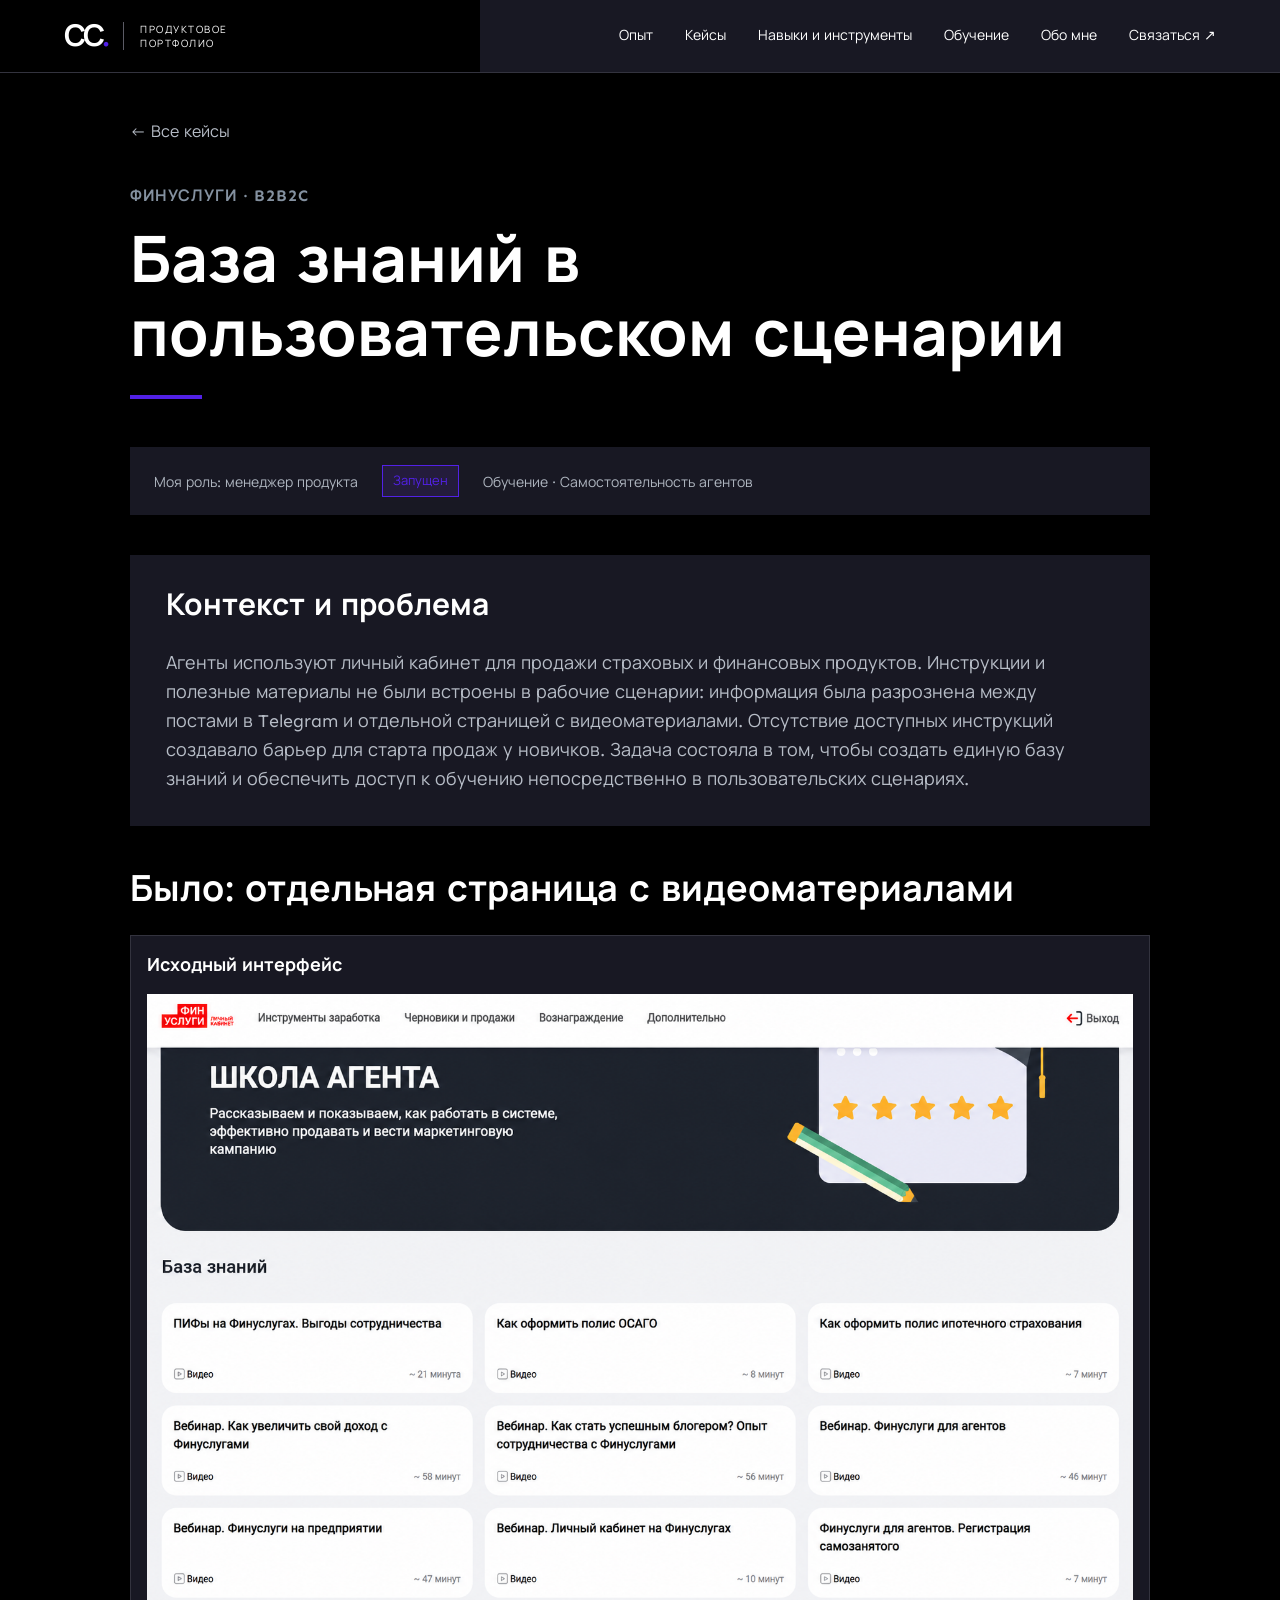
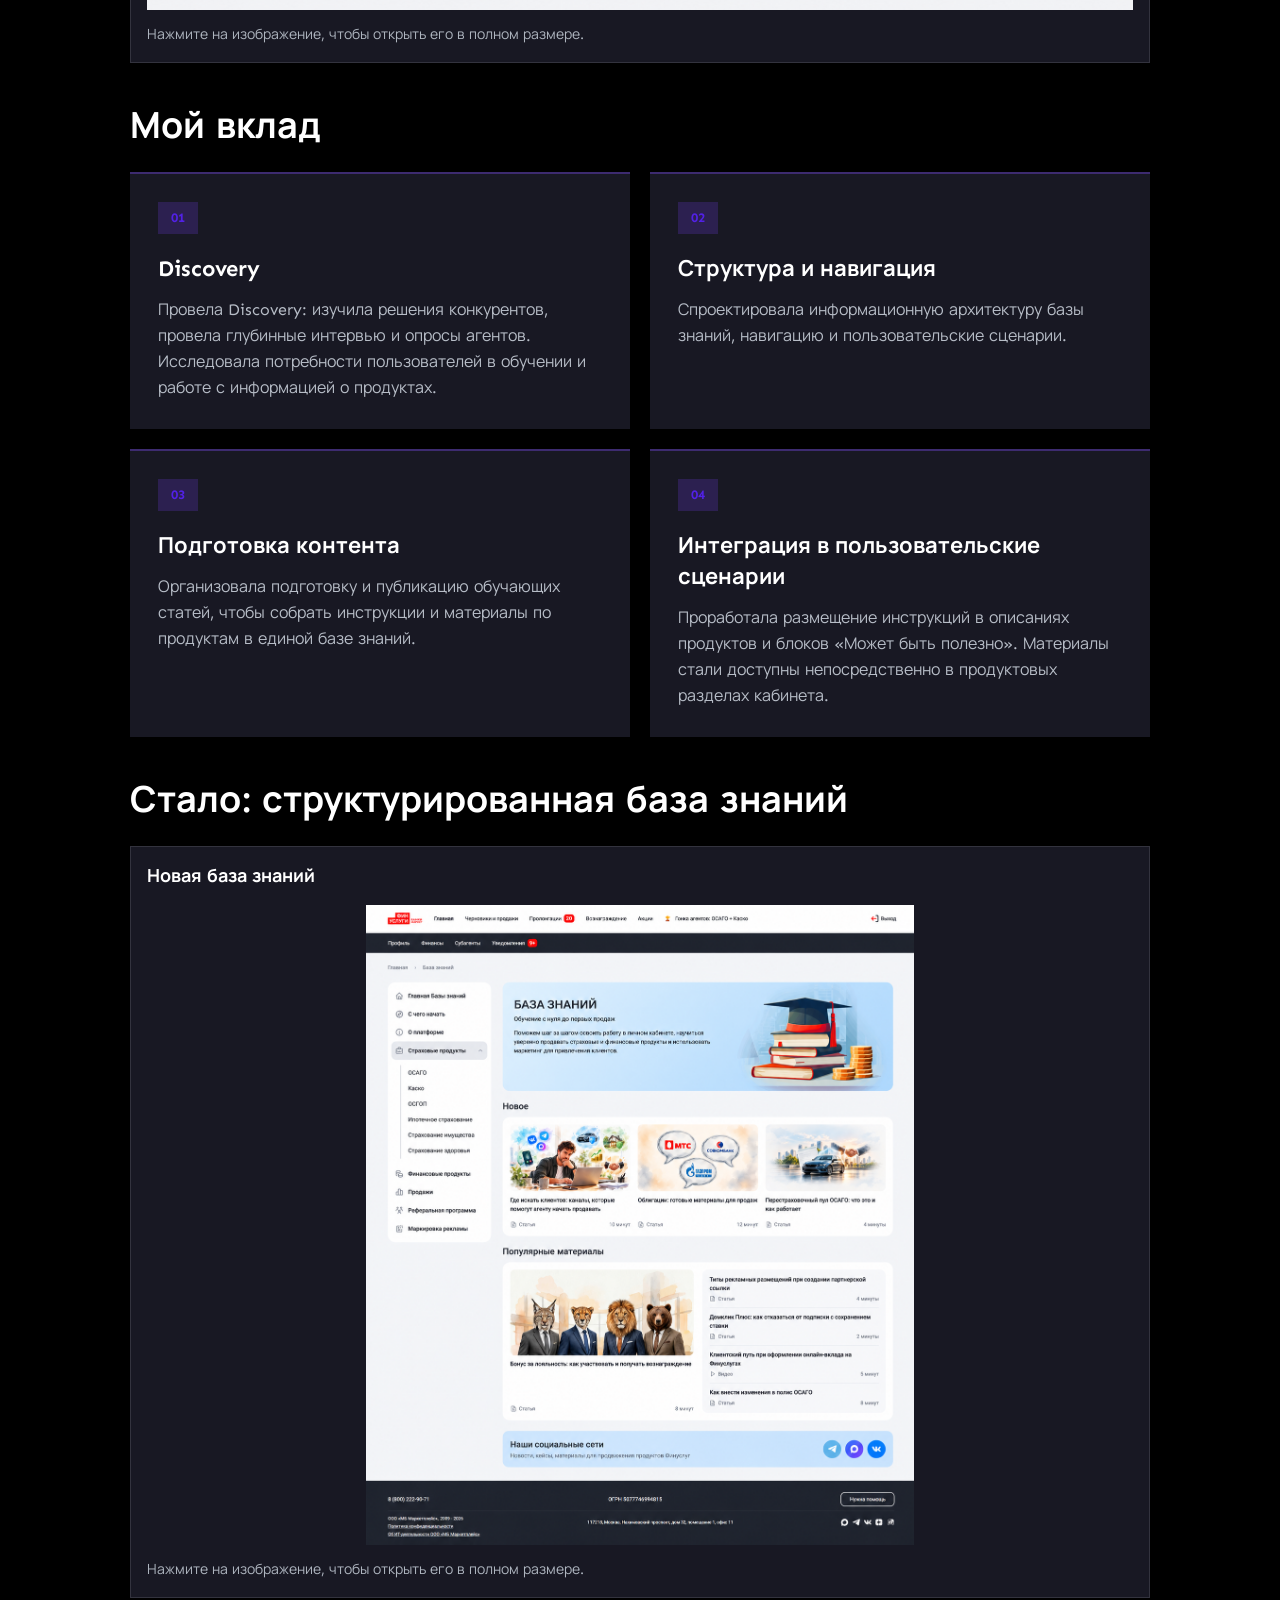
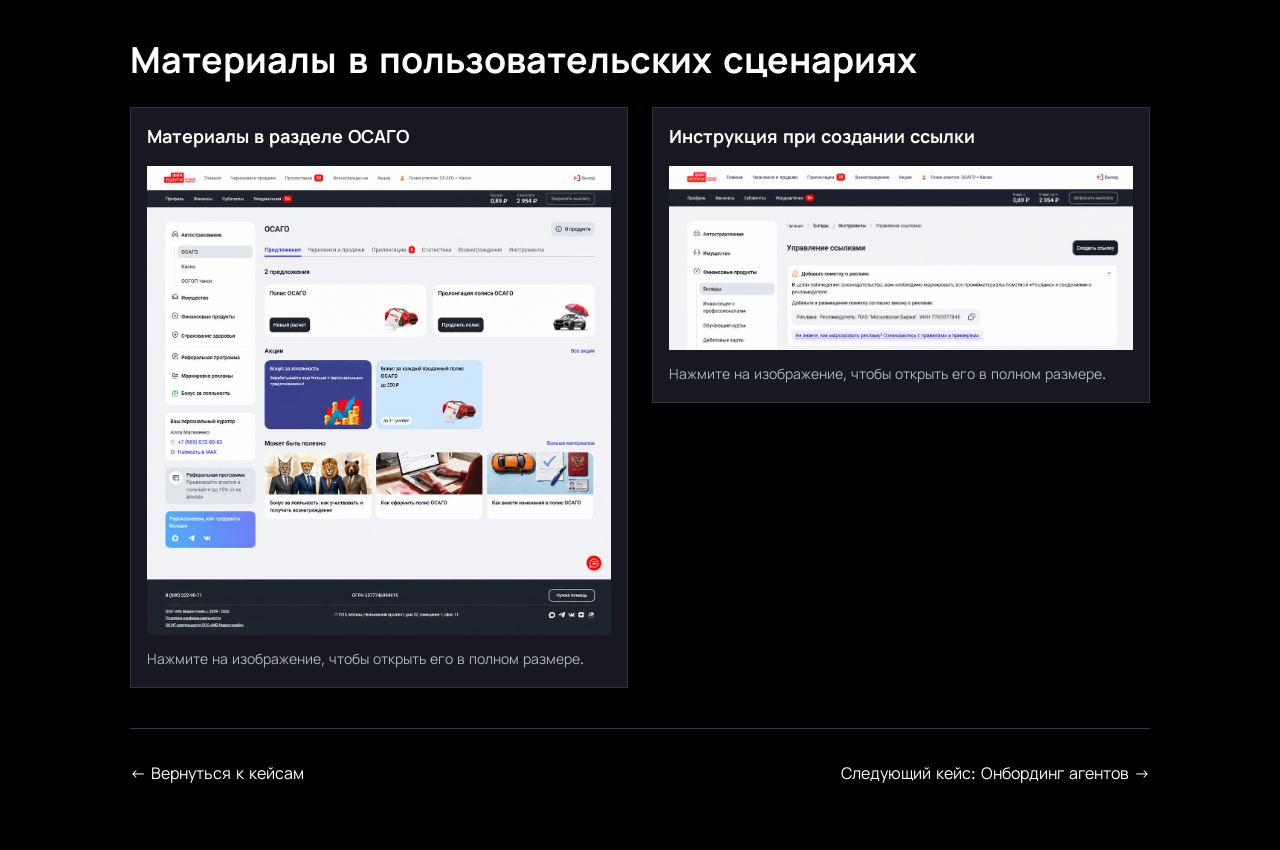
==== cases/knowledge/index.html @ 29fdaceb "Add files via upload" ====
<!doctype html><html lang="ru"><head><meta charset="utf-8"><meta name="viewport" content="width=device-width, initial-scale=1"><meta name="theme-color" content="#181823"><title>База знаний в пользовательском сценарии — Светлана Смирнова</title><meta name="description" content="Развитие базы знаний агентов Финуслуг и интеграция обучающих материалов в интерфейс личного кабинета."><style>
@font-face{font-family:Sen;src:url('../../assets/sen-regular.ttf') format('truetype');font-weight:400;font-display:swap}@font-face{font-family:Sen;src:url('../../assets/sen-bold.ttf') format('truetype');font-weight:700;font-display:swap}@font-face{font-family:Manrope;src:url('../../assets/manrope-regular.ttf') format('truetype');font-weight:400;font-display:swap}@font-face{font-family:Manrope;src:url('../../assets/manrope-bold.ttf') format('truetype');font-weight:700;font-display:swap}
:root{color-scheme:dark;--bg:#000;--panel:#181823;--white:#fff;--accent:#5221e6}*{box-sizing:border-box}body{margin:0;background:var(--bg);color:var(--white);font-family:Sen,Manrope,sans-serif;-webkit-font-smoothing:antialiased}a{color:inherit;text-decoration:none}a:focus-visible{outline:2px solid white;outline-offset:5px}.page{width:100%;max-width:1440px;min-height:1000px;margin:auto;position:relative;isolation:isolate}.page:before{content:"";position:absolute;inset:0 0 0 37.5%;background:var(--panel);z-index:-1}header{height:86px;padding:0 5%;display:flex;justify-content:space-between;align-items:flex-start}.brand{display:flex;align-items:center;gap:16px;margin-top:26px;min-height:36px}.monogram{font-size:30px;line-height:36px;font-weight:700;letter-spacing:-3px}.dot{color:var(--accent)}.brand-label{border-left:1px solid #5b5b65;padding-left:16px;font-size:10px;letter-spacing:1.5px;text-transform:uppercase;max-width:160px}.contact-top{font-size:16px;line-height:24px}.contact-top .line{display:none}.contact-top a{display:block;padding:32px 24px;background:transparent}.contact-top a:hover{text-decoration:underline;text-underline-offset:5px}.hero{position:relative;min-height:914px;padding-top:80px}.portrait{margin:0 0 0 24px;width:calc(52.083333% - 24px);aspect-ratio:1;padding:0;border:0;background:none;overflow:hidden}.portrait img{display:block;width:100%;height:100%;object-fit:contain}.intro{position:absolute;left:45.972222%;right:2.777778%;top:221px;z-index:1}h1,.role{font-size:78px;line-height:1.205128;letter-spacing:0;font-weight:700;margin:0}h1 span{display:inline}.role span{color:#929299;opacity:1}.focus{font-size:18px;line-height:27px;margin:32px 0 0;padding-left:0}.button{display:inline-flex;align-items:center;gap:24px;padding:24px 32px;margin:32px 0 0 0;font-size:18px;line-height:27px;font-weight:700;background:var(--accent)}.button:hover{background:#6536f0}.arrow{font-size:24px;line-height:27px}
@media(min-width:1025px) and (max-width:1439px){h1,.role{font-size:clamp(56px,5.416667vw,78px)}.intro{top:15.347222vw}.hero{padding-top:5.555556vw;min-height:calc(100vw * .634722)}.page{min-height:calc(100vw * .694444)}.focus{padding-left:0}.button{margin-left:0}}
@media(min-width:601px) and (max-width:1024px){.page{min-height:900px}.page:before{inset:0;background:#181823}header{padding:0 40px}.hero{padding-top:80px;min-height:814px}.portrait{width:calc(50% - 20px);margin-left:20px;aspect-ratio:1}.intro{left:41.666667%;right:40px;top:167px}h1,.role{font-size:56px;line-height:1.2}.focus{padding-left:0;margin-top:32px}.button{margin-left:0;font-size:16px;padding:20px 24px}.brand-label{font-size:9px;max-width:140px}}
@media(min-width:601px) and (max-width:767px){h1,.role{font-size:clamp(40px,7.291667vw,56px)}.intro{right:24px}.focus{font-size:16px;line-height:24px}.brand-label{display:none}}
@media(max-width:600px){.page{min-height:100svh}.page:before{inset:0;background:var(--panel)}header{height:72px;padding:0 20px}.brand{margin-top:18px;gap:12px}.monogram{font-size:28px}.brand-label{font-size:8px;letter-spacing:1px;max-width:120px;padding-left:12px}.contact-top{font-size:12px}.contact-top a{padding:24px 0;line-height:24px}.hero{min-height:0;padding-top:0;padding-bottom:48px}.portrait{width:calc(100% - 20px);margin-left:20px;aspect-ratio:1}.intro{position:relative;left:auto;right:auto;top:auto;padding:48px 20px 0}h1,.role{font-size:32px;line-height:1.21875}.focus{padding-left:0;font-size:18px;line-height:27px;margin-top:16px}.button{margin:32px 0 0;padding:20px 24px;font-size:16px}}

.experience{max-width:1440px;margin:0 auto;padding:120px 72px;background:#000}.section-label{margin:0 0 8px;color:#8491a0;font-size:16px;line-height:24px;font-weight:700;text-transform:uppercase;letter-spacing:1px}.experience h2{margin:0;max-width:900px;font-size:55px;line-height:1.2;font-weight:700;letter-spacing:0}.experience-grid{display:grid;grid-template-columns:repeat(2,minmax(0,1fr));gap:64px;margin-top:40px}.experience-card{min-width:0}.experience-number{display:block;color:#8491a0;font-size:117px;line-height:141px;font-weight:400}.experience-card h3{margin:0 0 22px;font-size:24px;line-height:36px;font-weight:700;max-width:560px}.experience-card p{max-width:560px;margin:0;color:#8491a0;font-size:16px;line-height:24px}@media(max-width:1024px){.experience{padding:80px 40px}.experience-grid{gap:32px}.experience h2{font-size:48px}.experience-card h3{font-size:22px;line-height:32px}}@media(max-width:600px){.experience{padding:64px 20px}.experience h2{font-size:32px;line-height:1.25}.section-label{font-size:14px;line-height:21px}.experience-grid{grid-template-columns:1fr;gap:40px;margin-top:32px}.experience-number{font-size:88px;line-height:106px}.experience-card h3{font-size:24px;line-height:34px;margin-bottom:16px}.experience-card p{font-size:16px;line-height:24px}}

.hero::after{content:"";position:absolute;left:0;right:0;bottom:0;height:4px;background:repeating-linear-gradient(to right,#8491a0 0 18px,transparent 18px 30px);pointer-events:none}

#experience-heading{color:#e43b45}

.cases{max-width:1440px;margin:auto;padding:120px 72px;background:#000}.cases-grid{display:grid;grid-template-columns:repeat(2,minmax(0,1fr));gap:48px 24px;align-items:start}.cases-intro{padding:0 40px 60px 0}.cases h2{font-size:55px;line-height:1.2;margin:8px 0 24px}.cases-intro>p:last-child{color:#8491a0;font-size:18px;line-height:27px;max-width:480px}.case-card{background:#181823}.case-visual{display:block;background:#e9ebf0;padding:24px;aspect-ratio:1.2;overflow:hidden}.case-visual img{display:block;width:100%;height:100%;object-fit:contain;transition:transform .2s}.case-visual:hover img{transform:scale(1.02)}.case-body{padding:32px}.case-tag{margin:0 0 12px;color:#a8a8b4;font-size:13px;line-height:20px}.case-body h3{font-size:28px;line-height:1.3;margin:0 0 28px}.case-summary{margin:0}.case-summary dt{font-weight:700;font-size:14px;line-height:21px;color:#fff;margin-top:20px}.case-summary dd{margin:6px 0 0;color:#b7bdc7;font-size:16px;line-height:25px}.case-link{display:inline-flex;align-items:center;gap:24px;margin-top:28px;padding:15px 20px;background:#5221e6;font-size:16px;font-weight:700;line-height:24px}.case-link:hover{background:#6536f0}.case-detail{max-width:1440px;margin:auto;background:#000;min-height:100svh}.case-content{max-width:1100px;margin:auto;padding:70px 40px 96px}.back-link{display:inline-block;color:#b7bdc7;font-size:16px;line-height:24px;margin-bottom:40px}.back-link:hover{text-decoration:underline}.case-content h1{font-size:64px;line-height:1.15;max-width:980px;margin:16px 0 32px}.case-lead{max-width:820px;color:#b7bdc7;font-size:20px;line-height:32px}.case-meta{display:flex;gap:24px;flex-wrap:wrap;padding:24px 0 40px;border-bottom:1px solid #33333e;font-size:14px;color:#aeb5bf}.detail-section{margin-top:64px}.detail-section h2{font-size:36px;line-height:1.25;margin:0 0 24px}.detail-section h3{font-size:22px;line-height:1.4;margin:32px 0 12px}.detail-section p{font-size:18px;line-height:29px;color:#b7bdc7;max-width:900px}.detail-section figure{margin:32px 0;background:#181823;padding:24px}.detail-section figure a{display:block}.detail-section img{width:100%;height:auto;display:block}.detail-section figcaption{color:#aeb5bf;font-size:14px;line-height:22px;margin-top:16px}.case-foot{margin-top:64px;padding-top:32px;border-top:1px solid #33333e;display:flex;justify-content:space-between;gap:24px;flex-wrap:wrap}.case-foot a{font-size:16px;line-height:25px}.case-foot a:hover{text-decoration:underline}.status{display:inline-block;border:1px solid #5b5b65;padding:5px 10px;color:#b7bdc7;font-size:13px;line-height:20px}@media(max-width:1024px){.cases{padding:80px 40px}.cases h2{font-size:48px}.cases-intro{padding-right:0}.case-body{padding:24px}.case-body h3{font-size:24px}.case-visual{padding:16px;aspect-ratio:1}.case-content h1{font-size:48px}}@media(max-width:600px){.cases{padding:64px 20px}.cases-grid{grid-template-columns:1fr;gap:32px}.cases-intro{padding:0}.cases h2{font-size:32px;margin:8px 0 20px}.case-body{padding:24px 20px}.case-visual{aspect-ratio:1.2}.case-content{padding:40px 20px 64px}.case-content h1{font-size:32px}.case-lead{font-size:18px;line-height:28px}.detail-section{margin-top:48px}.detail-section h2{font-size:28px}.detail-section figure{padding:12px}.case-meta{gap:12px}.case-foot{flex-direction:column}}@media(prefers-reduced-motion:reduce){.case-visual img{transition:none}}

/* Compact section rhythm and a hero that sizes to its actual content. */
.page{min-height:0}.page header{height:72px}.page .brand{margin-top:18px}.page .contact-top a{padding-top:24px;padding-bottom:24px}
.experience,.cases{padding-top:64px;padding-bottom:64px}.experience-grid{margin-top:24px;gap:40px}.experience-number{font-size:88px;line-height:106px}.cases-grid{row-gap:32px}.cases-intro{padding-bottom:24px}.case-content{padding-top:48px;padding-bottom:64px}.detail-section{margin-top:40px}.case-foot{margin-top:40px}
@media(min-width:601px){.hero{display:grid;grid-template-columns:min(52%,calc(100svh - 136px)) minmax(0,1fr);align-items:center;min-height:0;padding:32px 0 40px}.portrait{width:calc(100% - 24px);margin:0 0 0 24px;aspect-ratio:1}.intro{position:relative;left:auto;right:auto;top:auto;margin-left:-64px;padding:0 40px 0 0;min-width:0}h1,.role{font-size:clamp(32px,min(4.3vw,8svh),64px);line-height:1.15}.focus{font-size:18px;line-height:27px;margin-top:20px;padding-left:0}.button{font-size:16px;line-height:24px;padding:16px 24px;margin:24px 0 0;gap:20px}}
@media(min-width:601px) and (max-width:1024px){.hero{padding-top:24px;padding-bottom:32px}.intro{margin-left:-40px;padding-right:24px}.focus{font-size:16px;line-height:24px}.button{padding:14px 20px}.portrait{margin-left:20px;width:calc(100% - 20px)}}
@media(max-width:600px){.experience,.cases{padding-top:40px;padding-bottom:40px}.experience-grid{gap:28px;margin-top:20px}.experience-number{font-size:72px;line-height:88px}.hero{padding-bottom:32px}.intro{padding-top:28px}.button{margin-top:24px}.cases-grid{gap:28px}.cases-intro{padding-bottom:0}.case-content{padding-top:32px;padding-bottom:48px}}

html{scroll-behavior:smooth}#experience,#cases,#skills{scroll-margin-top:24px}.site-header,.page .site-header{display:flex;align-items:flex-start;justify-content:space-between;gap:24px;min-height:72px;height:auto}.site-header .contact-top{display:flex;align-items:center;justify-content:flex-end;gap:0;flex-wrap:nowrap}.site-header .contact-top a,.page .site-header .contact-top a{padding:24px 16px;white-space:nowrap;font-size:14px;line-height:24px}.site-header .contact-top a:last-child{padding-right:0}.marquee-group{min-width:0;justify-content:flex-start}@media(max-width:900px){.site-header .brand-label{display:none}.site-header .contact-top a,.page .site-header .contact-top a{padding-left:12px;padding-right:12px}.site-header .contact-top a:last-child{padding-right:0}}@media(max-width:700px){.site-header,.page .site-header{display:block;padding-bottom:12px}.site-header .brand{display:inline-flex;margin-top:16px}.site-header .contact-top{justify-content:space-between;gap:8px;flex-wrap:wrap}.site-header .contact-top a,.page .site-header .contact-top a{padding:10px 0;font-size:12px;line-height:20px}.site-header .brand-label{display:inline;max-width:none}.site-header .brand{margin-bottom:6px}.site-header .contact-top a:last-child{padding-right:0}}@media(prefers-reduced-motion:reduce){html{scroll-behavior:auto}.marquee-group{min-width:0;justify-content:flex-start}}

.education-section{max-width:1440px;margin:auto;padding:64px 72px;background:#000}.education-section h2{margin:0;font-size:55px;line-height:1.2}.education-grid{display:grid;grid-template-columns:repeat(2,minmax(0,1fr));gap:20px 24px;margin-top:32px}.education-card{padding:28px 32px;background:#181823;border:1px solid #33333e;min-width:0}.education-meta{display:flex;justify-content:space-between;align-items:baseline;gap:16px;margin-bottom:20px;color:#aeb5bf;font-size:14px;line-height:22px}.education-provider{margin:0}.education-status{font-size:12px;white-space:nowrap;border:1px solid #5b5b65;padding:3px 8px;color:#b7bdc7}.education-card h3{margin:0;font-size:24px;line-height:1.4}.education-card.is-current{border-color:#6e6e80}.education-status.current{color:#fff}.education-section{scroll-margin-top:24px}@media(max-width:1024px){.education-section{padding-left:40px;padding-right:40px}.education-section h2{font-size:48px}.education-card{padding:24px}.education-card h3{font-size:22px}}@media(max-width:600px){.education-section{padding:40px 20px}.education-section h2{font-size:32px}.education-grid{grid-template-columns:1fr;gap:16px;margin-top:24px}.education-card{padding:24px 20px}.education-card h3{font-size:22px}.education-meta{font-size:13px;gap:12px;margin-bottom:16px}}

.about-section{max-width:1440px;margin:auto;padding:64px 72px;background:#181823;scroll-margin-top:24px}.about-layout{display:grid;grid-template-columns:minmax(0,1fr) minmax(0,1.45fr);gap:64px;align-items:start}.about-section h2{font-size:55px;line-height:1.2;margin:0 0 24px}.about-caption{font-size:24px;line-height:1.45;color:#b7bdc7;max-width:350px;margin:0}.about-copy p{font-size:18px;line-height:30px;color:#b7bdc7;margin:0 0 20px;max-width:760px}.about-copy p:last-child{margin-bottom:0}.about-copy strong{color:#fff;font-weight:700}@media(max-width:1100px) and (min-width:701px){.site-header .brand-label{display:none}.site-header .contact-top a,.page .site-header .contact-top a{padding-left:10px;padding-right:10px;font-size:13px}}@media(max-width:1024px){.about-section{padding-left:40px;padding-right:40px}.about-layout{gap:32px;grid-template-columns:minmax(0,1fr) minmax(0,1.4fr)}.about-section h2{font-size:48px}.about-caption{font-size:22px}.about-copy p{font-size:17px;line-height:28px}}@media(max-width:600px){.about-section{padding:40px 20px}.about-layout{grid-template-columns:1fr;gap:24px}.about-section h2{font-size:32px;margin-bottom:16px}.about-caption{font-size:20px;max-width:100%}.about-copy p{font-size:16px;line-height:27px;margin-bottom:16px}}

.site-header{position:sticky;top:0;z-index:1000;width:100%;max-width:1440px;margin:0 auto;background:linear-gradient(to right,#000 0 37.5%,#181823 37.5% 100%);box-shadow:0 1px 0 #33333e}.site-header .brand{margin-top:18px}#main,#experience,#cases,#skills,#education,#about{scroll-margin-top:calc(var(--navigation-height,72px) + 20px)}@media(max-width:1024px){.site-header{background:#181823}}@media(max-width:700px){.site-header .brand{margin-top:16px}}
/* Editorial accents follow the homepage charcoal and violet palette. */
.knowledge-detail .case-content>h1{padding-bottom:24px;margin-bottom:24px}.knowledge-detail .case-content>h1:after{content:"";display:block;width:72px;height:4px;margin-top:24px;background:#5221e6}.knowledge-detail .case-meta{border:0;background:#181823;padding:18px 24px;align-items:center;gap:16px 24px}.knowledge-detail .status{border-color:#5221e6;color:#5221e6;background:#241c3c}.case-context{background:#181823;padding:32px;border-left:4px solid transparent}.case-context p{margin:0}.case-context h2{font-size:30px}.contribution-grid{display:grid;grid-template-columns:repeat(2,minmax(0,1fr));gap:20px;margin-top:24px}.contribution-step{padding:28px;background:#181823;border-top:2px solid #3d2b70}.step-index{display:inline-flex;width:40px;height:32px;align-items:center;justify-content:center;background:#2c2050;color:#5221e6;font-size:13px;line-height:20px;font-weight:700}.contribution-step h3{margin:20px 0 12px}.contribution-step p{margin:0;font-size:16px;line-height:26px}.knowledge-detail #onboarding-results{padding-top:32px;border-top:3px solid #5221e6}.knowledge-detail .results-table-wrap{border-color:#3d3550}.knowledge-detail .results-table caption{background:#231c36;border-bottom:1px solid #3d3550}.knowledge-detail .results-table tbody tr:last-child{background:#211b32}.knowledge-detail .results-table tbody tr:last-child th{box-shadow:inset 3px 0 #5221e6}.knowledge-detail .results-table tbody tr:last-child td{color:#fff;font-weight:700}.knowledge-detail .results-highlight{padding:20px 24px;background:#181823;border-left:3px solid #5221e6;font-size:17px;line-height:28px}.knowledge-detail .results-highlight strong{color:#5221e6}.knowledge-detail .detail-section figure{border:1px solid #33333e}.knowledge-detail .case-foot{border-color:#3d3550}@media(max-width:600px){.case-context{padding:24px 20px}.case-context h2{font-size:26px}.contribution-grid{grid-template-columns:1fr;gap:16px}.contribution-step{padding:24px 20px}.knowledge-detail .case-meta{padding:16px 20px}.knowledge-detail .results-highlight{padding:18px 20px}.knowledge-detail #onboarding-results{padding-top:24px}}

.knowledge-screen{scroll-margin-top:calc(var(--navigation-height,72px) + 20px)}.knowledge-screen figure{margin:24px 0 0;padding:20px;background:#181823}.knowledge-screen img{display:block;width:100%;height:auto;max-height:640px;object-fit:contain}.knowledge-screen figcaption{font-size:14px;line-height:22px}@media(max-width:600px){.knowledge-screen figure{padding:12px}.knowledge-screen img{max-height:none}}

#knowledge-before,#knowledge-after,#knowledge-integrations{scroll-margin-top:calc(var(--navigation-height,72px) + 20px)}.knowledge-integration-grid{display:grid;grid-template-columns:repeat(2,minmax(0,1fr));gap:24px;margin-top:24px;align-items:start}.case-detail .knowledge-integration-grid>figure.case-screenshot{margin-top:0}.knowledge-integration-grid img{max-height:560px}.case-detail .knowledge-integration-grid .screenshot-title{min-height:52px}@media(max-width:760px){.knowledge-integration-grid{grid-template-columns:1fr;gap:20px}.case-detail .knowledge-integration-grid .screenshot-title{min-height:0}.knowledge-integration-grid img{max-height:none}}
</style><link rel="stylesheet" href="../../assets/case-screenshots.css">
</head><body><header class="site-header"><a class="brand" href="../../#main" aria-label="Светлана Смирнова — на главную"><span class="monogram">СС<span class="dot">.</span></span><span class="brand-label">Продуктовое портфолио</span></a><nav class="contact-top" aria-label="Навигация по разделам"><a href="../../#experience">Опыт</a><a href="../../#cases">Кейсы</a><a href="../../#skills">Навыки и инструменты</a><a href="../../#education">Обучение</a><a href="../../#about">Обо мне</a><a href="https://t.me/Sveta_akina" target="_blank" rel="noopener noreferrer">Связаться ↗</a></nav></header><div class="case-detail knowledge-detail"><main class="case-content"><a class="back-link" href="../../#cases">← Все кейсы</a><p class="section-label">Финуслуги · B2B2C</p><h1>База знаний в пользовательском сценарии</h1><div class="case-meta"><span>Моя роль: менеджер продукта</span><span class="status">Запущен</span><span>Обучение · Самостоятельность агентов</span></div><section class="detail-section case-context"><h2>Контекст и проблема</h2><p>Агенты используют личный кабинет для продажи страховых и финансовых продуктов. Инструкции и полезные материалы не были встроены в рабочие сценарии: информация была разрознена между постами в Telegram и отдельной страницей с видеоматериалами. Отсутствие доступных инструкций создавало барьер для старта продаж у новичков. Задача состояла в том, чтобы создать единую базу знаний и обеспечить доступ к обучению непосредственно в пользовательских сценариях.</p></section><section id="knowledge-before" class="detail-section knowledge-screen" aria-labelledby="knowledge-before-heading"><h2 id="knowledge-before-heading">Было: отдельная страница с видеоматериалами</h2><figure class="case-screenshot"><h3 class="screenshot-title">Исходный интерфейс</h3><a href="../../assets/cases/knowledge-before.png" target="_blank" rel="noopener" aria-label="Открыть скриншот в полном размере"><img src="../../assets/cases/knowledge-before.png" alt="Исходная «Школа агента»: отдельная страница с видеоматериалами." loading="lazy"></a><figcaption class="screenshot-caption">Нажмите на изображение, чтобы открыть его в полном размере.</figcaption></figure></section><section class="detail-section"><h2>Мой вклад</h2><div class="contribution-grid"><article class="contribution-step"><span class="step-index" aria-hidden="true">01</span><h3>Discovery</h3><p>Провела Discovery: изучила решения конкурентов, провела глубинные интервью и опросы агентов. Исследовала потребности пользователей в обучении и работе с информацией о продуктах.</p></article><article class="contribution-step"><span class="step-index" aria-hidden="true">02</span><h3>Структура и навигация</h3><p>Спроектировала информационную архитектуру базы знаний, навигацию и пользовательские сценарии.</p></article><article class="contribution-step"><span class="step-index" aria-hidden="true">03</span><h3>Подготовка контента</h3><p>Организовала подготовку и публикацию обучающих статей, чтобы собрать инструкции и материалы по продуктам в единой базе знаний.</p></article><article class="contribution-step"><span class="step-index" aria-hidden="true">04</span><h3>Интеграция в пользовательские сценарии</h3><p>Проработала размещение инструкций в описаниях продуктов и блоков «Может быть полезно». Материалы стали доступны непосредственно в продуктовых разделах кабинета.</p></article></div></section><section id="knowledge-after" class="detail-section knowledge-screen" aria-labelledby="knowledge-base-heading"><h2 id="knowledge-base-heading">Стало: структурированная база знаний</h2><figure class="case-screenshot"><h3 class="screenshot-title">Новая база знаний</h3><a href="../../assets/cases/knowledge-preview.png" target="_blank" rel="noopener" aria-label="Открыть скриншот в полном размере"><img src="../../assets/cases/knowledge-preview.png" alt="Новая база знаний: тематическая навигация, поиск обучающих материалов и подборки статей." loading="lazy"></a><figcaption class="screenshot-caption">Нажмите на изображение, чтобы открыть его в полном размере.</figcaption></figure></section><section id="knowledge-integrations" class="detail-section knowledge-screen" aria-labelledby="knowledge-integration-heading"><h2 id="knowledge-integration-heading">Материалы в пользовательских сценариях</h2><div class="knowledge-integration-grid"><figure class="case-screenshot"><h3 class="screenshot-title">Материалы в разделе ОСАГО</h3><a href="../../assets/cases/knowledge-product.png" target="_blank" rel="noopener" aria-label="Открыть скриншот в полном размере"><img src="../../assets/cases/knowledge-product.png" alt="Раздел ОСАГО: блок «Может быть полезно» с инструкциями и обучающими статьями." loading="lazy"></a><figcaption class="screenshot-caption">Нажмите на изображение, чтобы открыть его в полном размере.</figcaption></figure><figure class="case-screenshot"><h3 class="screenshot-title">Инструкция при создании ссылки</h3><a href="../../assets/cases/knowledge-links.png" target="_blank" rel="noopener" aria-label="Открыть скриншот в полном размере"><img src="../../assets/cases/knowledge-links.png" alt="Управление ссылками: ссылка на правила и примеры маркировки рекламы в рабочем сценарии." loading="lazy"></a><figcaption class="screenshot-caption">Нажмите на изображение, чтобы открыть его в полном размере.</figcaption></figure></div></section><nav class="case-foot" aria-label="Навигация по кейсам"><a href="../../#cases">← Вернуться к кейсам</a><a href="../../cases/onboarding/">Следующий кейс: Онбординг агентов →</a></nav></main></div><script>
(()=>{const header=document.querySelector('.site-header');if(!header)return;const update=()=>document.documentElement.style.setProperty('--navigation-height',header.getBoundingClientRect().height+'px');update();if('ResizeObserver' in window){new ResizeObserver(update).observe(header);}else{window.addEventListener('resize',update);}})();
</script></body></html>
---- assets/case-screenshots.css ----
/* One caption system for every case screenshot. */
.case-detail figure.case-screenshot{margin-top:24px;margin-bottom:0;padding:16px;background:#181823;border:1px solid #33333e;min-width:0}
.case-detail figure.case-screenshot>.screenshot-title{display:block;margin:0 0 16px;padding:0;min-height:0;color:#fff;font-size:18px;font-weight:700;line-height:26px}
.case-detail figure.case-screenshot>a{display:block}
.case-detail figure.case-screenshot>figcaption.screenshot-caption{display:block;margin:14px 0 0;padding:0;min-height:0;height:auto;color:#aeb5bf;font-size:14px;font-weight:400;line-height:22px}
.case-detail .screenshot-hint{margin:16px 0 0;color:#aeb5bf;font-size:13px;line-height:21px}
.case-detail .journey-grid>figure.case-screenshot,.case-detail .onboarding-screens>figure.case-screenshot{margin-top:0}
.case-detail .legacy-grid .legacy-tool{background:none;border:0;padding:0}
.case-detail .legacy-tool figure.case-screenshot{margin-top:0}
.case-detail .legacy-tool figure.case-screenshot+figure.case-screenshot{margin-top:24px}
@media(max-width:600px){.case-detail figure.case-screenshot{padding:12px}.case-detail figure.case-screenshot>.screenshot-title{font-size:16px;line-height:24px;margin-bottom:12px}.case-detail figure.case-screenshot>figcaption.screenshot-caption{margin-top:12px;font-size:13px;line-height:21px}}
.case-detail .legacy-tool .legacy-pair>figure.case-screenshot+figure.case-screenshot{margin-top:0}
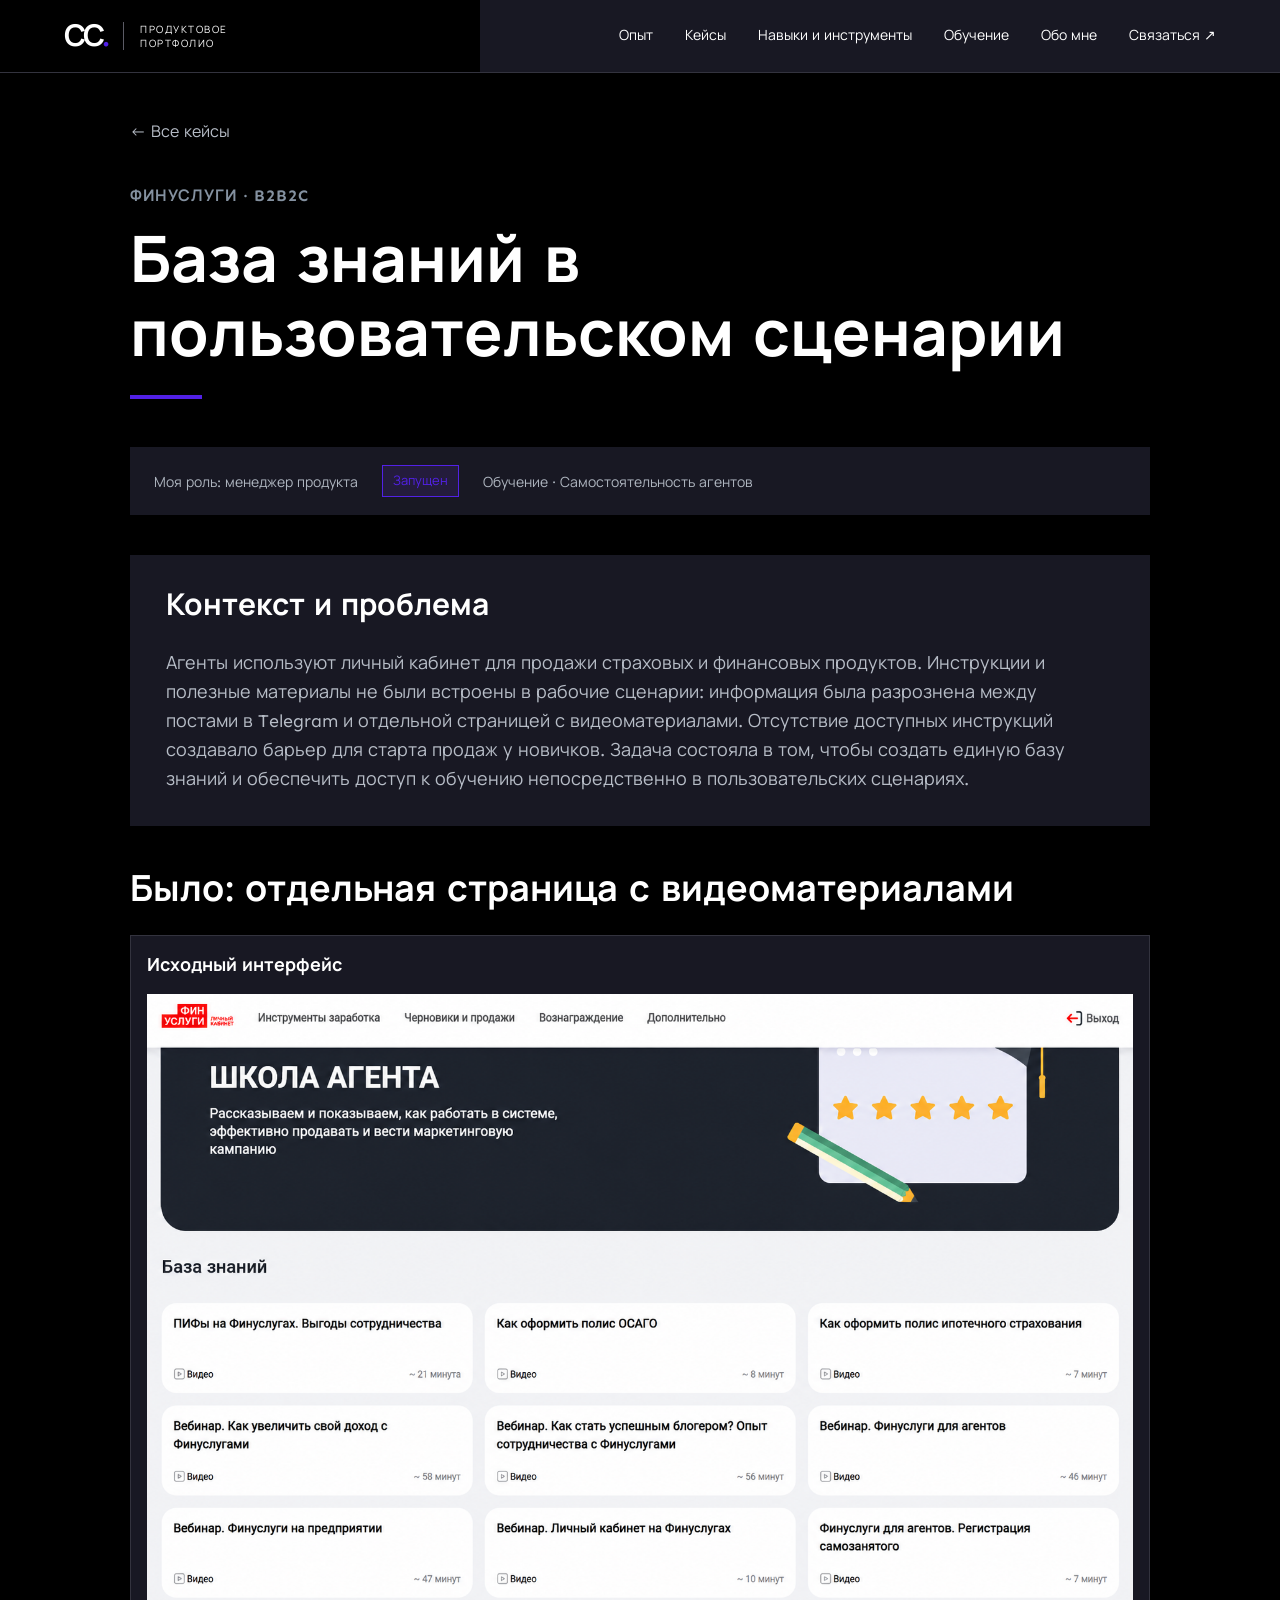
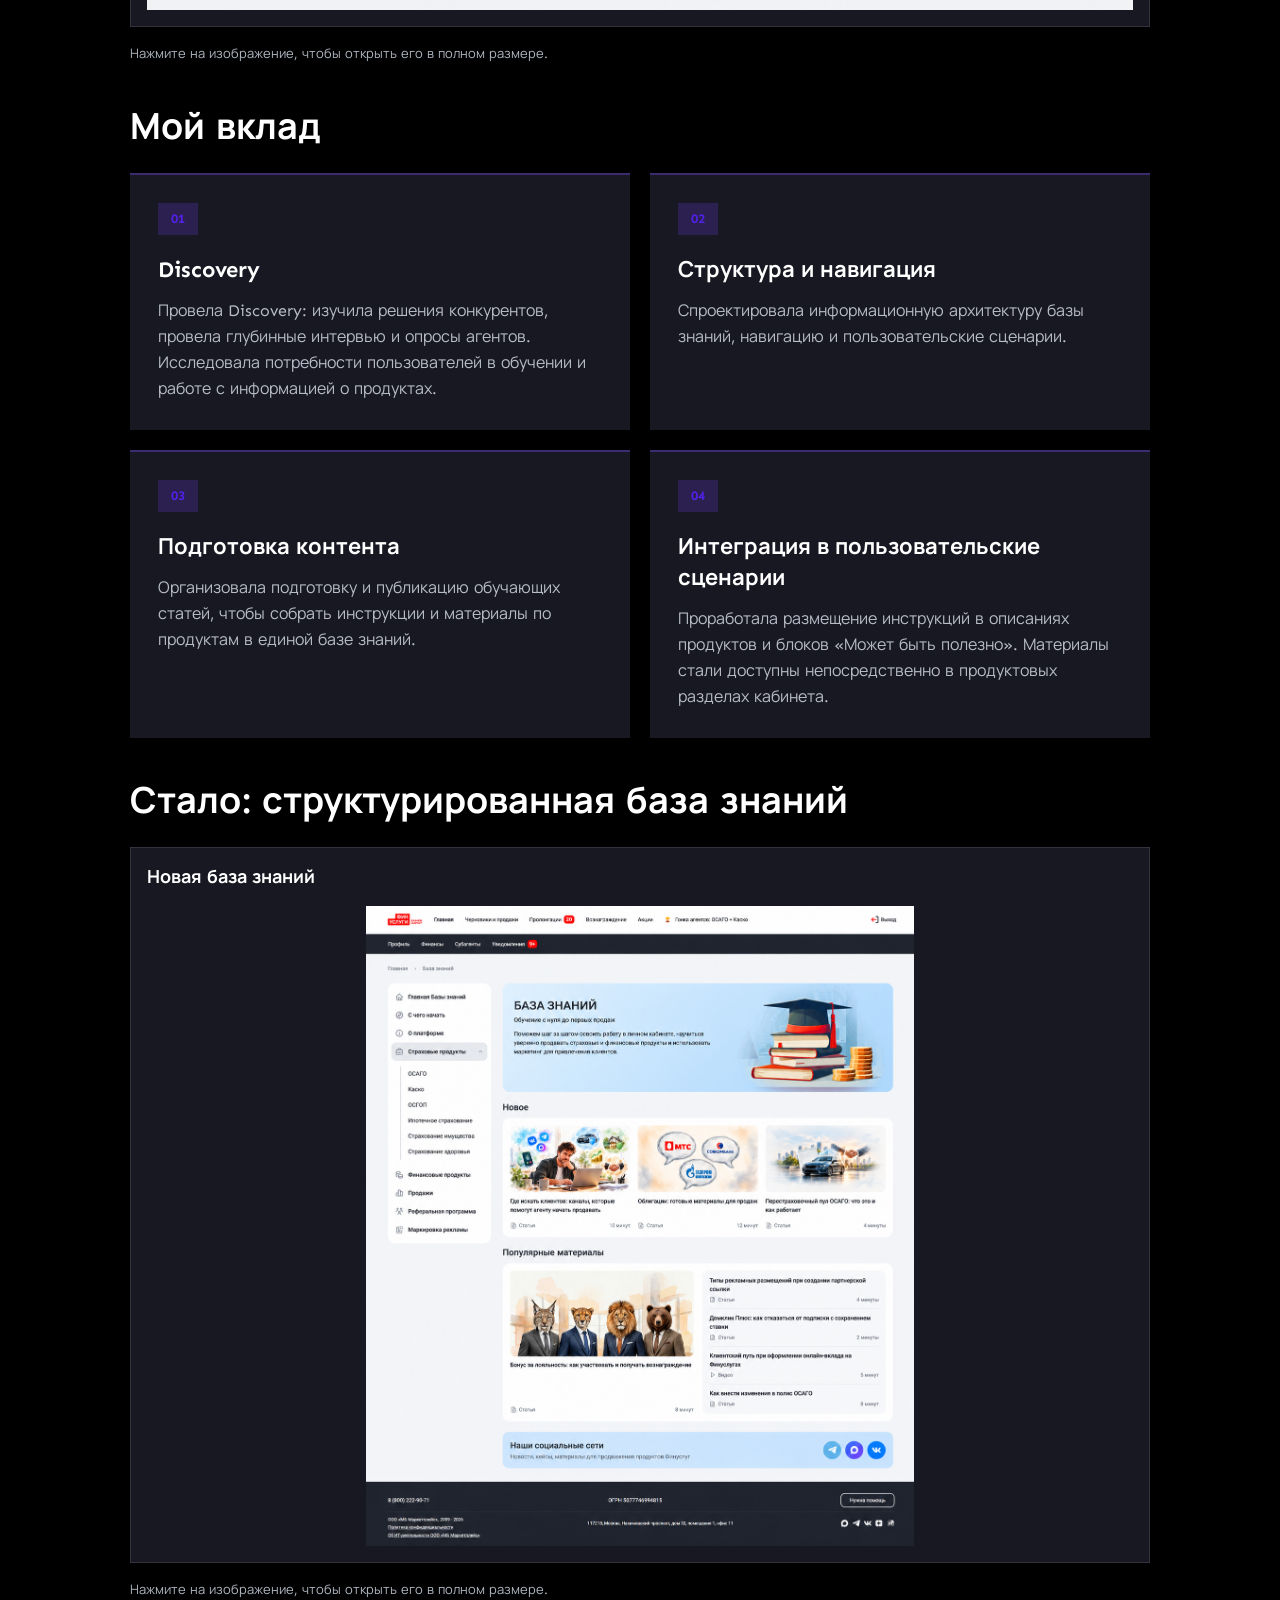
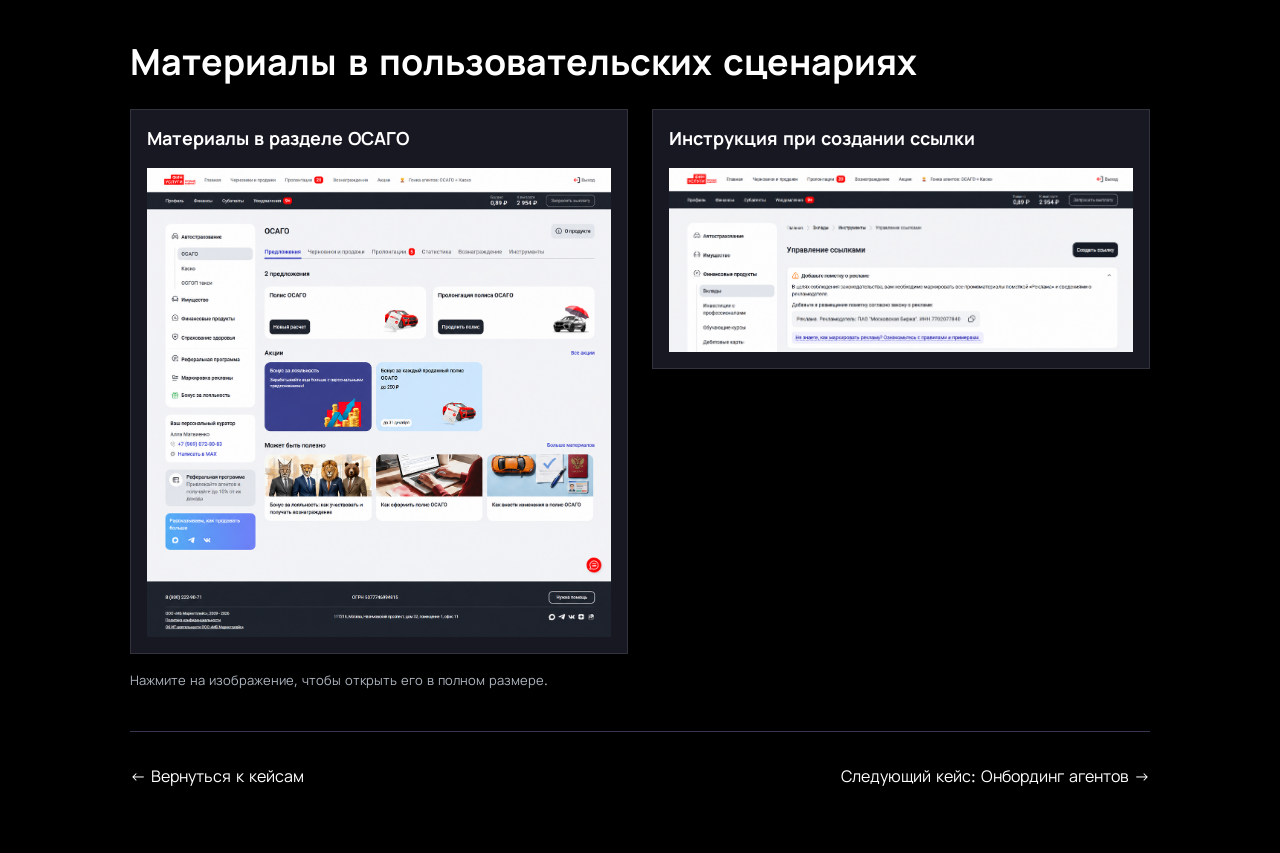
==== commit 97fd41c3: "Add files via upload" ====
--- a/cases/knowledge/index.html
+++ b/cases/knowledge/index.html
@@ -35,6 +35,6 @@
 
 #knowledge-before,#knowledge-after,#knowledge-integrations{scroll-margin-top:calc(var(--navigation-height,72px) + 20px)}.knowledge-integration-grid{display:grid;grid-template-columns:repeat(2,minmax(0,1fr));gap:24px;margin-top:24px;align-items:start}.case-detail .knowledge-integration-grid>figure.case-screenshot{margin-top:0}.knowledge-integration-grid img{max-height:560px}.case-detail .knowledge-integration-grid .screenshot-title{min-height:52px}@media(max-width:760px){.knowledge-integration-grid{grid-template-columns:1fr;gap:20px}.case-detail .knowledge-integration-grid .screenshot-title{min-height:0}.knowledge-integration-grid img{max-height:none}}
 </style><link rel="stylesheet" href="../../assets/case-screenshots.css">
-</head><body><header class="site-header"><a class="brand" href="../../#main" aria-label="Светлана Смирнова — на главную"><span class="monogram">СС<span class="dot">.</span></span><span class="brand-label">Продуктовое портфолио</span></a><nav class="contact-top" aria-label="Навигация по разделам"><a href="../../#experience">Опыт</a><a href="../../#cases">Кейсы</a><a href="../../#skills">Навыки и инструменты</a><a href="../../#education">Обучение</a><a href="../../#about">Обо мне</a><a href="https://t.me/Sveta_akina" target="_blank" rel="noopener noreferrer">Связаться ↗</a></nav></header><div class="case-detail knowledge-detail"><main class="case-content"><a class="back-link" href="../../#cases">← Все кейсы</a><p class="section-label">Финуслуги · B2B2C</p><h1>База знаний в пользовательском сценарии</h1><div class="case-meta"><span>Моя роль: менеджер продукта</span><span class="status">Запущен</span><span>Обучение · Самостоятельность агентов</span></div><section class="detail-section case-context"><h2>Контекст и проблема</h2><p>Агенты используют личный кабинет для продажи страховых и финансовых продуктов. Инструкции и полезные материалы не были встроены в рабочие сценарии: информация была разрознена между постами в Telegram и отдельной страницей с видеоматериалами. Отсутствие доступных инструкций создавало барьер для старта продаж у новичков. Задача состояла в том, чтобы создать единую базу знаний и обеспечить доступ к обучению непосредственно в пользовательских сценариях.</p></section><section id="knowledge-before" class="detail-section knowledge-screen" aria-labelledby="knowledge-before-heading"><h2 id="knowledge-before-heading">Было: отдельная страница с видеоматериалами</h2><figure class="case-screenshot"><h3 class="screenshot-title">Исходный интерфейс</h3><a href="../../assets/cases/knowledge-before.png" target="_blank" rel="noopener" aria-label="Открыть скриншот в полном размере"><img src="../../assets/cases/knowledge-before.png" alt="Исходная «Школа агента»: отдельная страница с видеоматериалами." loading="lazy"></a><figcaption class="screenshot-caption">Нажмите на изображение, чтобы открыть его в полном размере.</figcaption></figure></section><section class="detail-section"><h2>Мой вклад</h2><div class="contribution-grid"><article class="contribution-step"><span class="step-index" aria-hidden="true">01</span><h3>Discovery</h3><p>Провела Discovery: изучила решения конкурентов, провела глубинные интервью и опросы агентов. Исследовала потребности пользователей в обучении и работе с информацией о продуктах.</p></article><article class="contribution-step"><span class="step-index" aria-hidden="true">02</span><h3>Структура и навигация</h3><p>Спроектировала информационную архитектуру базы знаний, навигацию и пользовательские сценарии.</p></article><article class="contribution-step"><span class="step-index" aria-hidden="true">03</span><h3>Подготовка контента</h3><p>Организовала подготовку и публикацию обучающих статей, чтобы собрать инструкции и материалы по продуктам в единой базе знаний.</p></article><article class="contribution-step"><span class="step-index" aria-hidden="true">04</span><h3>Интеграция в пользовательские сценарии</h3><p>Проработала размещение инструкций в описаниях продуктов и блоков «Может быть полезно». Материалы стали доступны непосредственно в продуктовых разделах кабинета.</p></article></div></section><section id="knowledge-after" class="detail-section knowledge-screen" aria-labelledby="knowledge-base-heading"><h2 id="knowledge-base-heading">Стало: структурированная база знаний</h2><figure class="case-screenshot"><h3 class="screenshot-title">Новая база знаний</h3><a href="../../assets/cases/knowledge-preview.png" target="_blank" rel="noopener" aria-label="Открыть скриншот в полном размере"><img src="../../assets/cases/knowledge-preview.png" alt="Новая база знаний: тематическая навигация, поиск обучающих материалов и подборки статей." loading="lazy"></a><figcaption class="screenshot-caption">Нажмите на изображение, чтобы открыть его в полном размере.</figcaption></figure></section><section id="knowledge-integrations" class="detail-section knowledge-screen" aria-labelledby="knowledge-integration-heading"><h2 id="knowledge-integration-heading">Материалы в пользовательских сценариях</h2><div class="knowledge-integration-grid"><figure class="case-screenshot"><h3 class="screenshot-title">Материалы в разделе ОСАГО</h3><a href="../../assets/cases/knowledge-product.png" target="_blank" rel="noopener" aria-label="Открыть скриншот в полном размере"><img src="../../assets/cases/knowledge-product.png" alt="Раздел ОСАГО: блок «Может быть полезно» с инструкциями и обучающими статьями." loading="lazy"></a><figcaption class="screenshot-caption">Нажмите на изображение, чтобы открыть его в полном размере.</figcaption></figure><figure class="case-screenshot"><h3 class="screenshot-title">Инструкция при создании ссылки</h3><a href="../../assets/cases/knowledge-links.png" target="_blank" rel="noopener" aria-label="Открыть скриншот в полном размере"><img src="../../assets/cases/knowledge-links.png" alt="Управление ссылками: ссылка на правила и примеры маркировки рекламы в рабочем сценарии." loading="lazy"></a><figcaption class="screenshot-caption">Нажмите на изображение, чтобы открыть его в полном размере.</figcaption></figure></div></section><nav class="case-foot" aria-label="Навигация по кейсам"><a href="../../#cases">← Вернуться к кейсам</a><a href="../../cases/onboarding/">Следующий кейс: Онбординг агентов →</a></nav></main></div><script>
+</head><body><header class="site-header"><a class="brand" href="../../#main" aria-label="Светлана Смирнова — на главную"><span class="monogram">СС<span class="dot">.</span></span><span class="brand-label">Продуктовое портфолио</span></a><nav class="contact-top" aria-label="Навигация по разделам"><a href="../../#experience">Опыт</a><a href="../../#cases">Кейсы</a><a href="../../#skills">Навыки и инструменты</a><a href="../../#education">Обучение</a><a href="../../#about">Обо мне</a><a href="https://t.me/Sveta_akina" target="_blank" rel="noopener noreferrer">Связаться ↗</a></nav></header><div class="case-detail knowledge-detail"><main class="case-content"><a class="back-link" href="../../#cases">← Все кейсы</a><p class="section-label">Финуслуги · B2B2C</p><h1>База знаний в пользовательском сценарии</h1><div class="case-meta"><span>Моя роль: менеджер продукта</span><span class="status">Запущен</span><span>Обучение · Самостоятельность агентов</span></div><section class="detail-section case-context"><h2>Контекст и проблема</h2><p>Агенты используют личный кабинет для продажи страховых и финансовых продуктов. Инструкции и полезные материалы не были встроены в рабочие сценарии: информация была разрознена между постами в Telegram и отдельной страницей с видеоматериалами. Отсутствие доступных инструкций создавало барьер для старта продаж у новичков. Задача состояла в том, чтобы создать единую базу знаний и обеспечить доступ к обучению непосредственно в пользовательских сценариях.</p></section><section id="knowledge-before" class="detail-section knowledge-screen" aria-labelledby="knowledge-before-heading"><h2 id="knowledge-before-heading">Было: отдельная страница с видеоматериалами</h2><figure class="case-screenshot"><h3 class="screenshot-title">Исходный интерфейс</h3><a href="../../assets/cases/knowledge-before.png" target="_blank" rel="noopener" aria-label="Открыть скриншот в полном размере"><img src="../../assets/cases/knowledge-before.png" alt="Исходная «Школа агента»: отдельная страница с видеоматериалами." loading="lazy"></a></figure><p class="screenshot-hint">Нажмите на изображение, чтобы открыть его в полном размере.</p></section><section class="detail-section"><h2>Мой вклад</h2><div class="contribution-grid"><article class="contribution-step"><span class="step-index" aria-hidden="true">01</span><h3>Discovery</h3><p>Провела Discovery: изучила решения конкурентов, провела глубинные интервью и опросы агентов. Исследовала потребности пользователей в обучении и работе с информацией о продуктах.</p></article><article class="contribution-step"><span class="step-index" aria-hidden="true">02</span><h3>Структура и навигация</h3><p>Спроектировала информационную архитектуру базы знаний, навигацию и пользовательские сценарии.</p></article><article class="contribution-step"><span class="step-index" aria-hidden="true">03</span><h3>Подготовка контента</h3><p>Организовала подготовку и публикацию обучающих статей, чтобы собрать инструкции и материалы по продуктам в единой базе знаний.</p></article><article class="contribution-step"><span class="step-index" aria-hidden="true">04</span><h3>Интеграция в пользовательские сценарии</h3><p>Проработала размещение инструкций в описаниях продуктов и блоков «Может быть полезно». Материалы стали доступны непосредственно в продуктовых разделах кабинета.</p></article></div></section><section id="knowledge-after" class="detail-section knowledge-screen" aria-labelledby="knowledge-base-heading"><h2 id="knowledge-base-heading">Стало: структурированная база знаний</h2><figure class="case-screenshot"><h3 class="screenshot-title">Новая база знаний</h3><a href="../../assets/cases/knowledge-preview.png" target="_blank" rel="noopener" aria-label="Открыть скриншот в полном размере"><img src="../../assets/cases/knowledge-preview.png" alt="Новая база знаний: тематическая навигация, поиск обучающих материалов и подборки статей." loading="lazy"></a></figure><p class="screenshot-hint">Нажмите на изображение, чтобы открыть его в полном размере.</p></section><section id="knowledge-integrations" class="detail-section knowledge-screen" aria-labelledby="knowledge-integration-heading"><h2 id="knowledge-integration-heading">Материалы в пользовательских сценариях</h2><div class="knowledge-integration-grid"><figure class="case-screenshot"><h3 class="screenshot-title">Материалы в разделе ОСАГО</h3><a href="../../assets/cases/knowledge-product.png" target="_blank" rel="noopener" aria-label="Открыть скриншот в полном размере"><img src="../../assets/cases/knowledge-product.png" alt="Раздел ОСАГО: блок «Может быть полезно» с инструкциями и обучающими статьями." loading="lazy"></a></figure><figure class="case-screenshot"><h3 class="screenshot-title">Инструкция при создании ссылки</h3><a href="../../assets/cases/knowledge-links.png" target="_blank" rel="noopener" aria-label="Открыть скриншот в полном размере"><img src="../../assets/cases/knowledge-links.png" alt="Управление ссылками: ссылка на правила и примеры маркировки рекламы в рабочем сценарии." loading="lazy"></a></figure></div><p class="screenshot-hint">Нажмите на изображение, чтобы открыть его в полном размере.</p></section><nav class="case-foot" aria-label="Навигация по кейсам"><a href="../../#cases">← Вернуться к кейсам</a><a href="../../cases/onboarding/">Следующий кейс: Онбординг агентов →</a></nav></main></div><script>
 (()=>{const header=document.querySelector('.site-header');if(!header)return;const update=()=>document.documentElement.style.setProperty('--navigation-height',header.getBoundingClientRect().height+'px');update();if('ResizeObserver' in window){new ResizeObserver(update).observe(header);}else{window.addEventListener('resize',update);}})();
 </script></body></html>
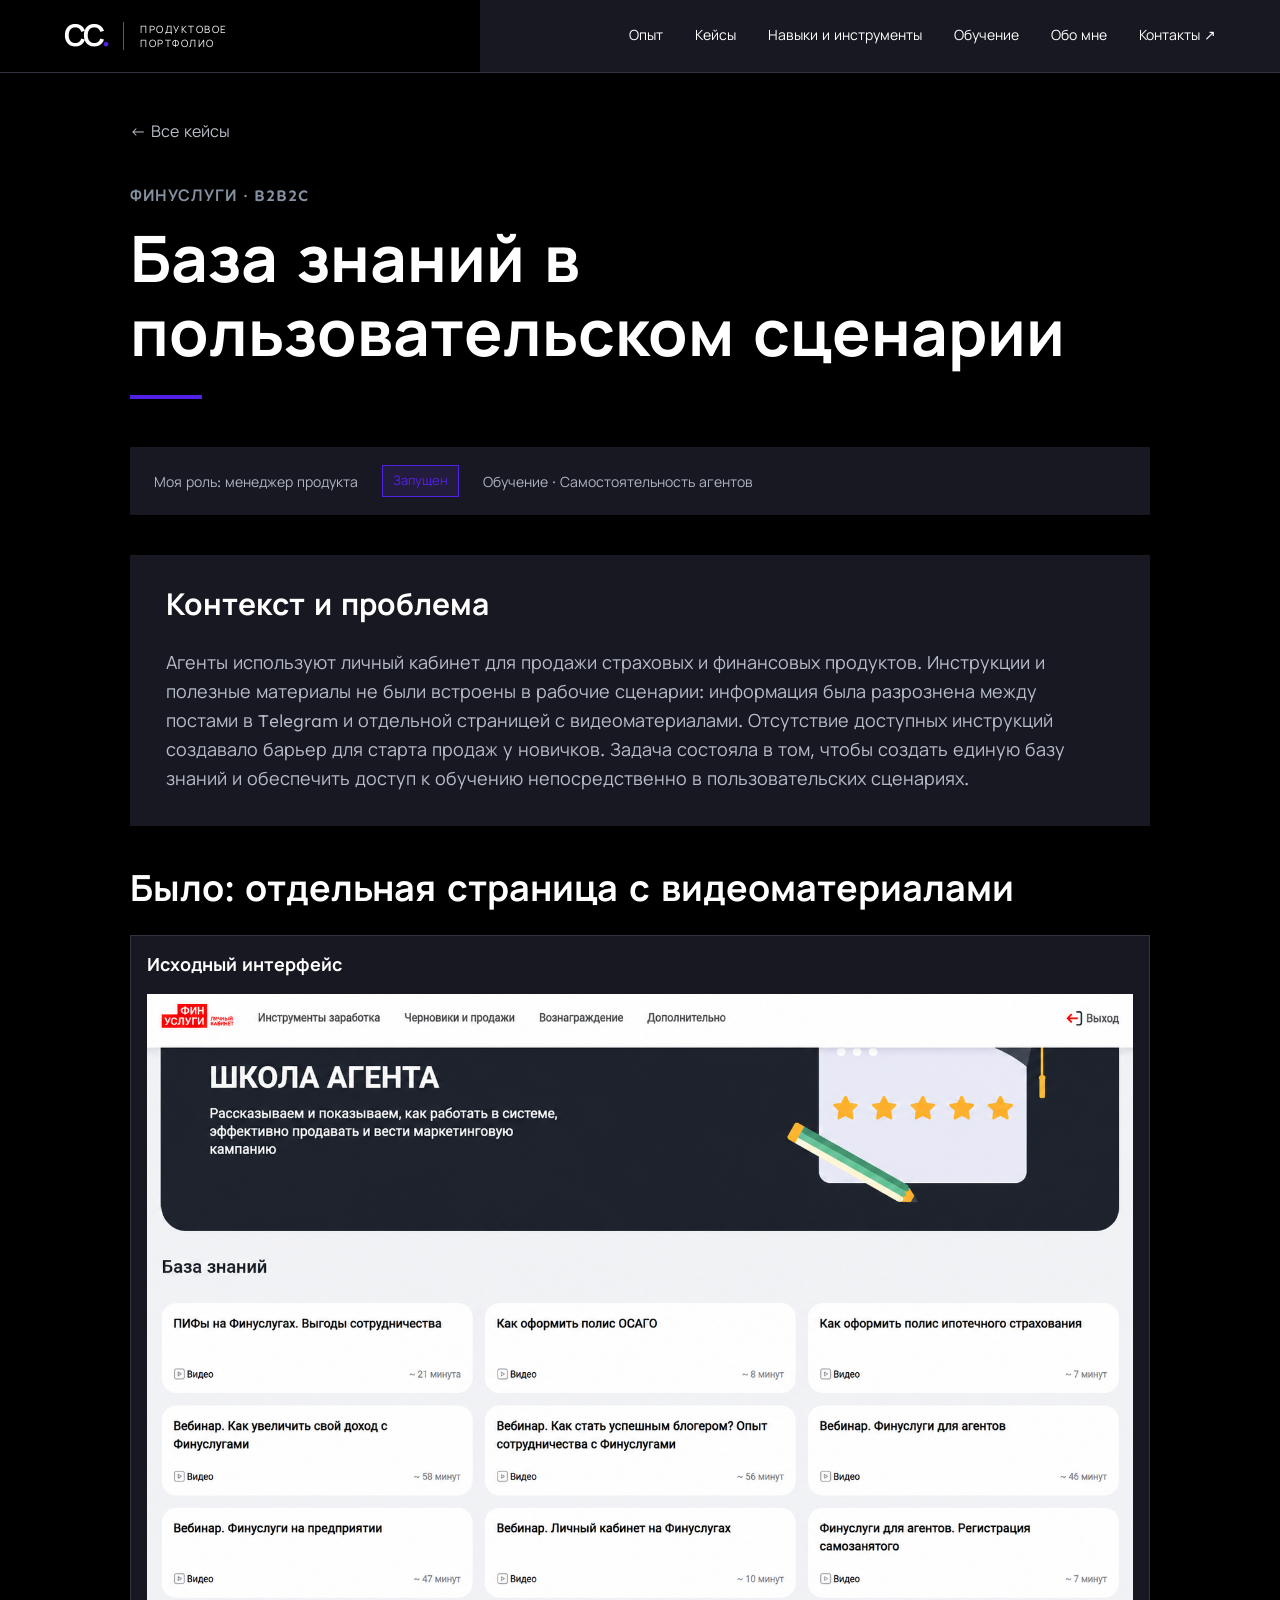
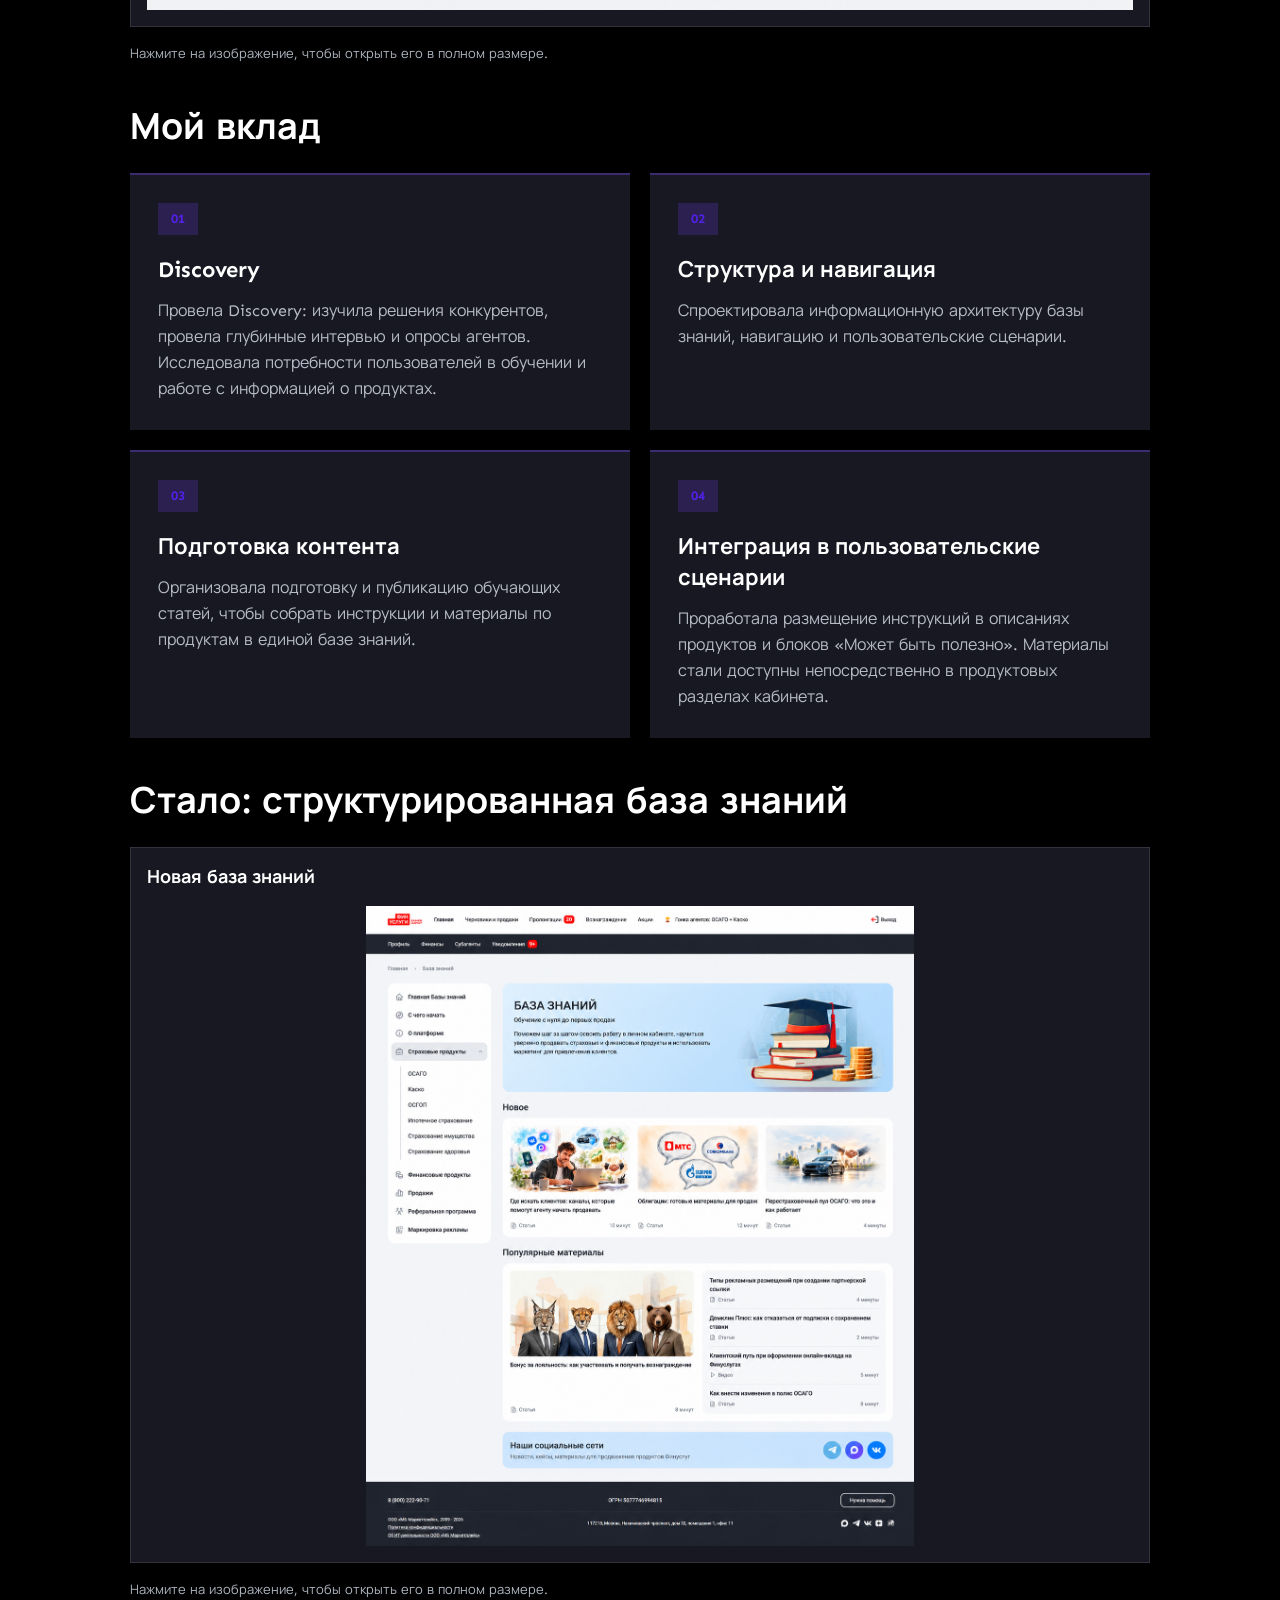
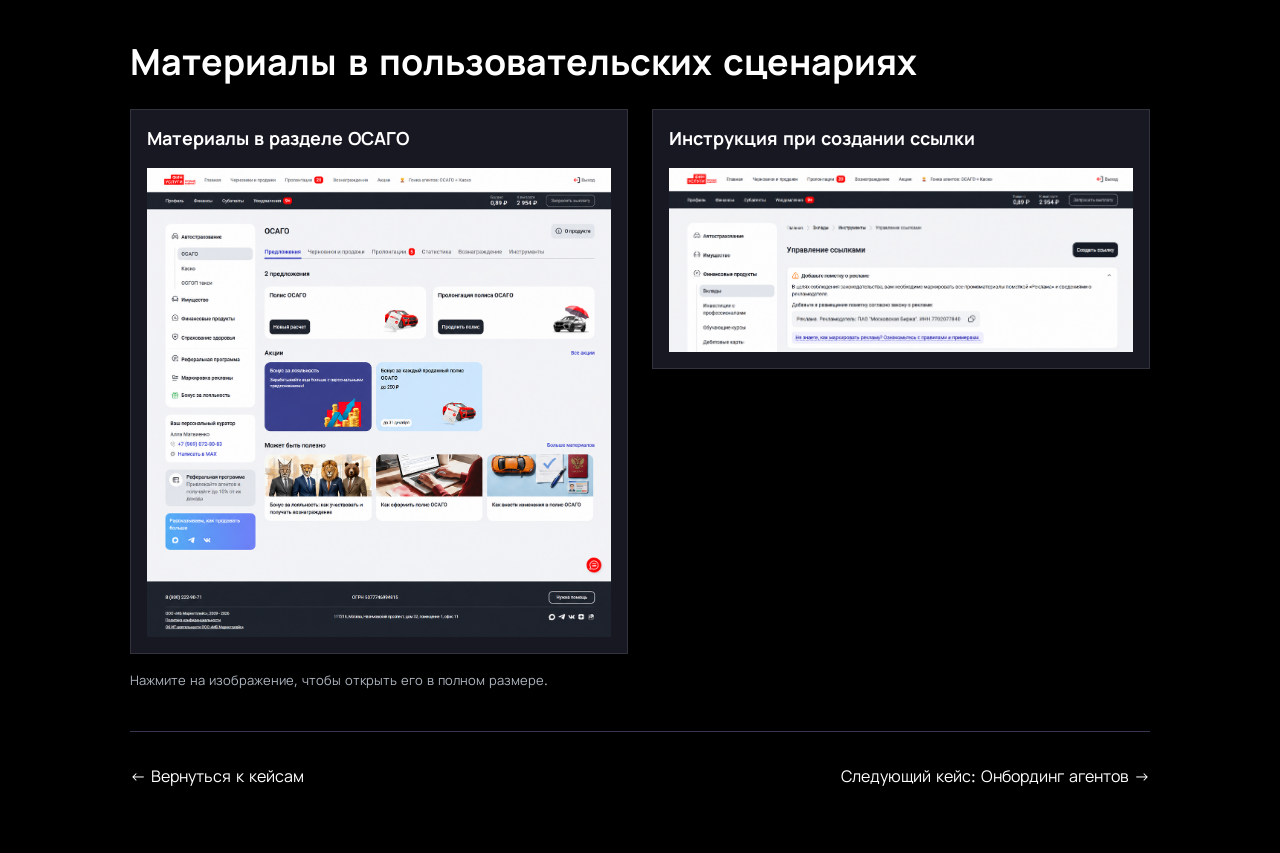
==== commit e44c31c9: "Add files via upload" ====
--- a/cases/knowledge/index.html
+++ b/cases/knowledge/index.html
@@ -34,7 +34,9 @@
 .knowledge-screen{scroll-margin-top:calc(var(--navigation-height,72px) + 20px)}.knowledge-screen figure{margin:24px 0 0;padding:20px;background:#181823}.knowledge-screen img{display:block;width:100%;height:auto;max-height:640px;object-fit:contain}.knowledge-screen figcaption{font-size:14px;line-height:22px}@media(max-width:600px){.knowledge-screen figure{padding:12px}.knowledge-screen img{max-height:none}}
 
 #knowledge-before,#knowledge-after,#knowledge-integrations{scroll-margin-top:calc(var(--navigation-height,72px) + 20px)}.knowledge-integration-grid{display:grid;grid-template-columns:repeat(2,minmax(0,1fr));gap:24px;margin-top:24px;align-items:start}.case-detail .knowledge-integration-grid>figure.case-screenshot{margin-top:0}.knowledge-integration-grid img{max-height:560px}.case-detail .knowledge-integration-grid .screenshot-title{min-height:52px}@media(max-width:760px){.knowledge-integration-grid{grid-template-columns:1fr;gap:20px}.case-detail .knowledge-integration-grid .screenshot-title{min-height:0}.knowledge-integration-grid img{max-height:none}}
+
+.site-header .contact-top a[href$="#contacts"]:hover{text-decoration:none}.contact-nav-label{display:inline}.site-header .contact-top a[href$="#contacts"]:hover .contact-nav-label{text-decoration:underline;text-underline-offset:5px}.contact-nav-arrow{display:inline-block;text-decoration:none}
 </style><link rel="stylesheet" href="../../assets/case-screenshots.css">
-</head><body><header class="site-header"><a class="brand" href="../../#main" aria-label="Светлана Смирнова — на главную"><span class="monogram">СС<span class="dot">.</span></span><span class="brand-label">Продуктовое портфолио</span></a><nav class="contact-top" aria-label="Навигация по разделам"><a href="../../#experience">Опыт</a><a href="../../#cases">Кейсы</a><a href="../../#skills">Навыки и инструменты</a><a href="../../#education">Обучение</a><a href="../../#about">Обо мне</a><a href="https://t.me/Sveta_akina" target="_blank" rel="noopener noreferrer">Связаться ↗</a></nav></header><div class="case-detail knowledge-detail"><main class="case-content"><a class="back-link" href="../../#cases">← Все кейсы</a><p class="section-label">Финуслуги · B2B2C</p><h1>База знаний в пользовательском сценарии</h1><div class="case-meta"><span>Моя роль: менеджер продукта</span><span class="status">Запущен</span><span>Обучение · Самостоятельность агентов</span></div><section class="detail-section case-context"><h2>Контекст и проблема</h2><p>Агенты используют личный кабинет для продажи страховых и финансовых продуктов. Инструкции и полезные материалы не были встроены в рабочие сценарии: информация была разрознена между постами в Telegram и отдельной страницей с видеоматериалами. Отсутствие доступных инструкций создавало барьер для старта продаж у новичков. Задача состояла в том, чтобы создать единую базу знаний и обеспечить доступ к обучению непосредственно в пользовательских сценариях.</p></section><section id="knowledge-before" class="detail-section knowledge-screen" aria-labelledby="knowledge-before-heading"><h2 id="knowledge-before-heading">Было: отдельная страница с видеоматериалами</h2><figure class="case-screenshot"><h3 class="screenshot-title">Исходный интерфейс</h3><a href="../../assets/cases/knowledge-before.png" target="_blank" rel="noopener" aria-label="Открыть скриншот в полном размере"><img src="../../assets/cases/knowledge-before.png" alt="Исходная «Школа агента»: отдельная страница с видеоматериалами." loading="lazy"></a></figure><p class="screenshot-hint">Нажмите на изображение, чтобы открыть его в полном размере.</p></section><section class="detail-section"><h2>Мой вклад</h2><div class="contribution-grid"><article class="contribution-step"><span class="step-index" aria-hidden="true">01</span><h3>Discovery</h3><p>Провела Discovery: изучила решения конкурентов, провела глубинные интервью и опросы агентов. Исследовала потребности пользователей в обучении и работе с информацией о продуктах.</p></article><article class="contribution-step"><span class="step-index" aria-hidden="true">02</span><h3>Структура и навигация</h3><p>Спроектировала информационную архитектуру базы знаний, навигацию и пользовательские сценарии.</p></article><article class="contribution-step"><span class="step-index" aria-hidden="true">03</span><h3>Подготовка контента</h3><p>Организовала подготовку и публикацию обучающих статей, чтобы собрать инструкции и материалы по продуктам в единой базе знаний.</p></article><article class="contribution-step"><span class="step-index" aria-hidden="true">04</span><h3>Интеграция в пользовательские сценарии</h3><p>Проработала размещение инструкций в описаниях продуктов и блоков «Может быть полезно». Материалы стали доступны непосредственно в продуктовых разделах кабинета.</p></article></div></section><section id="knowledge-after" class="detail-section knowledge-screen" aria-labelledby="knowledge-base-heading"><h2 id="knowledge-base-heading">Стало: структурированная база знаний</h2><figure class="case-screenshot"><h3 class="screenshot-title">Новая база знаний</h3><a href="../../assets/cases/knowledge-preview.png" target="_blank" rel="noopener" aria-label="Открыть скриншот в полном размере"><img src="../../assets/cases/knowledge-preview.png" alt="Новая база знаний: тематическая навигация, поиск обучающих материалов и подборки статей." loading="lazy"></a></figure><p class="screenshot-hint">Нажмите на изображение, чтобы открыть его в полном размере.</p></section><section id="knowledge-integrations" class="detail-section knowledge-screen" aria-labelledby="knowledge-integration-heading"><h2 id="knowledge-integration-heading">Материалы в пользовательских сценариях</h2><div class="knowledge-integration-grid"><figure class="case-screenshot"><h3 class="screenshot-title">Материалы в разделе ОСАГО</h3><a href="../../assets/cases/knowledge-product.png" target="_blank" rel="noopener" aria-label="Открыть скриншот в полном размере"><img src="../../assets/cases/knowledge-product.png" alt="Раздел ОСАГО: блок «Может быть полезно» с инструкциями и обучающими статьями." loading="lazy"></a></figure><figure class="case-screenshot"><h3 class="screenshot-title">Инструкция при создании ссылки</h3><a href="../../assets/cases/knowledge-links.png" target="_blank" rel="noopener" aria-label="Открыть скриншот в полном размере"><img src="../../assets/cases/knowledge-links.png" alt="Управление ссылками: ссылка на правила и примеры маркировки рекламы в рабочем сценарии." loading="lazy"></a></figure></div><p class="screenshot-hint">Нажмите на изображение, чтобы открыть его в полном размере.</p></section><nav class="case-foot" aria-label="Навигация по кейсам"><a href="../../#cases">← Вернуться к кейсам</a><a href="../../cases/onboarding/">Следующий кейс: Онбординг агентов →</a></nav></main></div><script>
+</head><body><header class="site-header"><a class="brand" href="../../#main" aria-label="Светлана Смирнова — на главную"><span class="monogram">СС<span class="dot">.</span></span><span class="brand-label">Продуктовое портфолио</span></a><nav class="contact-top" aria-label="Навигация по разделам"><a href="../../#experience">Опыт</a><a href="../../#cases">Кейсы</a><a href="../../#skills">Навыки и инструменты</a><a href="../../#education">Обучение</a><a href="../../#about">Обо мне</a><a href="../../#contacts"><span class="contact-nav-label">Контакты</span> <span class="contact-nav-arrow" aria-hidden="true">↗</span></a></nav></header><div class="case-detail knowledge-detail"><main class="case-content"><a class="back-link" href="../../#cases">← Все кейсы</a><p class="section-label">Финуслуги · B2B2C</p><h1>База знаний в пользовательском сценарии</h1><div class="case-meta"><span>Моя роль: менеджер продукта</span><span class="status">Запущен</span><span>Обучение · Самостоятельность агентов</span></div><section class="detail-section case-context"><h2>Контекст и проблема</h2><p>Агенты используют личный кабинет для продажи страховых и финансовых продуктов. Инструкции и полезные материалы не были встроены в рабочие сценарии: информация была разрознена между постами в Telegram и отдельной страницей с видеоматериалами. Отсутствие доступных инструкций создавало барьер для старта продаж у новичков. Задача состояла в том, чтобы создать единую базу знаний и обеспечить доступ к обучению непосредственно в пользовательских сценариях.</p></section><section id="knowledge-before" class="detail-section knowledge-screen" aria-labelledby="knowledge-before-heading"><h2 id="knowledge-before-heading">Было: отдельная страница с видеоматериалами</h2><figure class="case-screenshot"><h3 class="screenshot-title">Исходный интерфейс</h3><a href="../../assets/cases/knowledge-before.png" target="_blank" rel="noopener" aria-label="Открыть скриншот в полном размере"><img src="../../assets/cases/knowledge-before.png" alt="Исходная «Школа агента»: отдельная страница с видеоматериалами." loading="lazy"></a></figure><p class="screenshot-hint">Нажмите на изображение, чтобы открыть его в полном размере.</p></section><section class="detail-section"><h2>Мой вклад</h2><div class="contribution-grid"><article class="contribution-step"><span class="step-index" aria-hidden="true">01</span><h3>Discovery</h3><p>Провела Discovery: изучила решения конкурентов, провела глубинные интервью и опросы агентов. Исследовала потребности пользователей в обучении и работе с информацией о продуктах.</p></article><article class="contribution-step"><span class="step-index" aria-hidden="true">02</span><h3>Структура и навигация</h3><p>Спроектировала информационную архитектуру базы знаний, навигацию и пользовательские сценарии.</p></article><article class="contribution-step"><span class="step-index" aria-hidden="true">03</span><h3>Подготовка контента</h3><p>Организовала подготовку и публикацию обучающих статей, чтобы собрать инструкции и материалы по продуктам в единой базе знаний.</p></article><article class="contribution-step"><span class="step-index" aria-hidden="true">04</span><h3>Интеграция в пользовательские сценарии</h3><p>Проработала размещение инструкций в описаниях продуктов и блоков «Может быть полезно». Материалы стали доступны непосредственно в продуктовых разделах кабинета.</p></article></div></section><section id="knowledge-after" class="detail-section knowledge-screen" aria-labelledby="knowledge-base-heading"><h2 id="knowledge-base-heading">Стало: структурированная база знаний</h2><figure class="case-screenshot"><h3 class="screenshot-title">Новая база знаний</h3><a href="../../assets/cases/knowledge-preview.png" target="_blank" rel="noopener" aria-label="Открыть скриншот в полном размере"><img src="../../assets/cases/knowledge-preview.png" alt="Новая база знаний: тематическая навигация, поиск обучающих материалов и подборки статей." loading="lazy"></a></figure><p class="screenshot-hint">Нажмите на изображение, чтобы открыть его в полном размере.</p></section><section id="knowledge-integrations" class="detail-section knowledge-screen" aria-labelledby="knowledge-integration-heading"><h2 id="knowledge-integration-heading">Материалы в пользовательских сценариях</h2><div class="knowledge-integration-grid"><figure class="case-screenshot"><h3 class="screenshot-title">Материалы в разделе ОСАГО</h3><a href="../../assets/cases/knowledge-product.png" target="_blank" rel="noopener" aria-label="Открыть скриншот в полном размере"><img src="../../assets/cases/knowledge-product.png" alt="Раздел ОСАГО: блок «Может быть полезно» с инструкциями и обучающими статьями." loading="lazy"></a></figure><figure class="case-screenshot"><h3 class="screenshot-title">Инструкция при создании ссылки</h3><a href="../../assets/cases/knowledge-links.png" target="_blank" rel="noopener" aria-label="Открыть скриншот в полном размере"><img src="../../assets/cases/knowledge-links.png" alt="Управление ссылками: ссылка на правила и примеры маркировки рекламы в рабочем сценарии." loading="lazy"></a></figure></div><p class="screenshot-hint">Нажмите на изображение, чтобы открыть его в полном размере.</p></section><nav class="case-foot" aria-label="Навигация по кейсам"><a href="../../#cases">← Вернуться к кейсам</a><a href="../../cases/onboarding/">Следующий кейс: Онбординг агентов →</a></nav></main></div><script>
 (()=>{const header=document.querySelector('.site-header');if(!header)return;const update=()=>document.documentElement.style.setProperty('--navigation-height',header.getBoundingClientRect().height+'px');update();if('ResizeObserver' in window){new ResizeObserver(update).observe(header);}else{window.addEventListener('resize',update);}})();
-</script></body></html>+</script></body></html>
